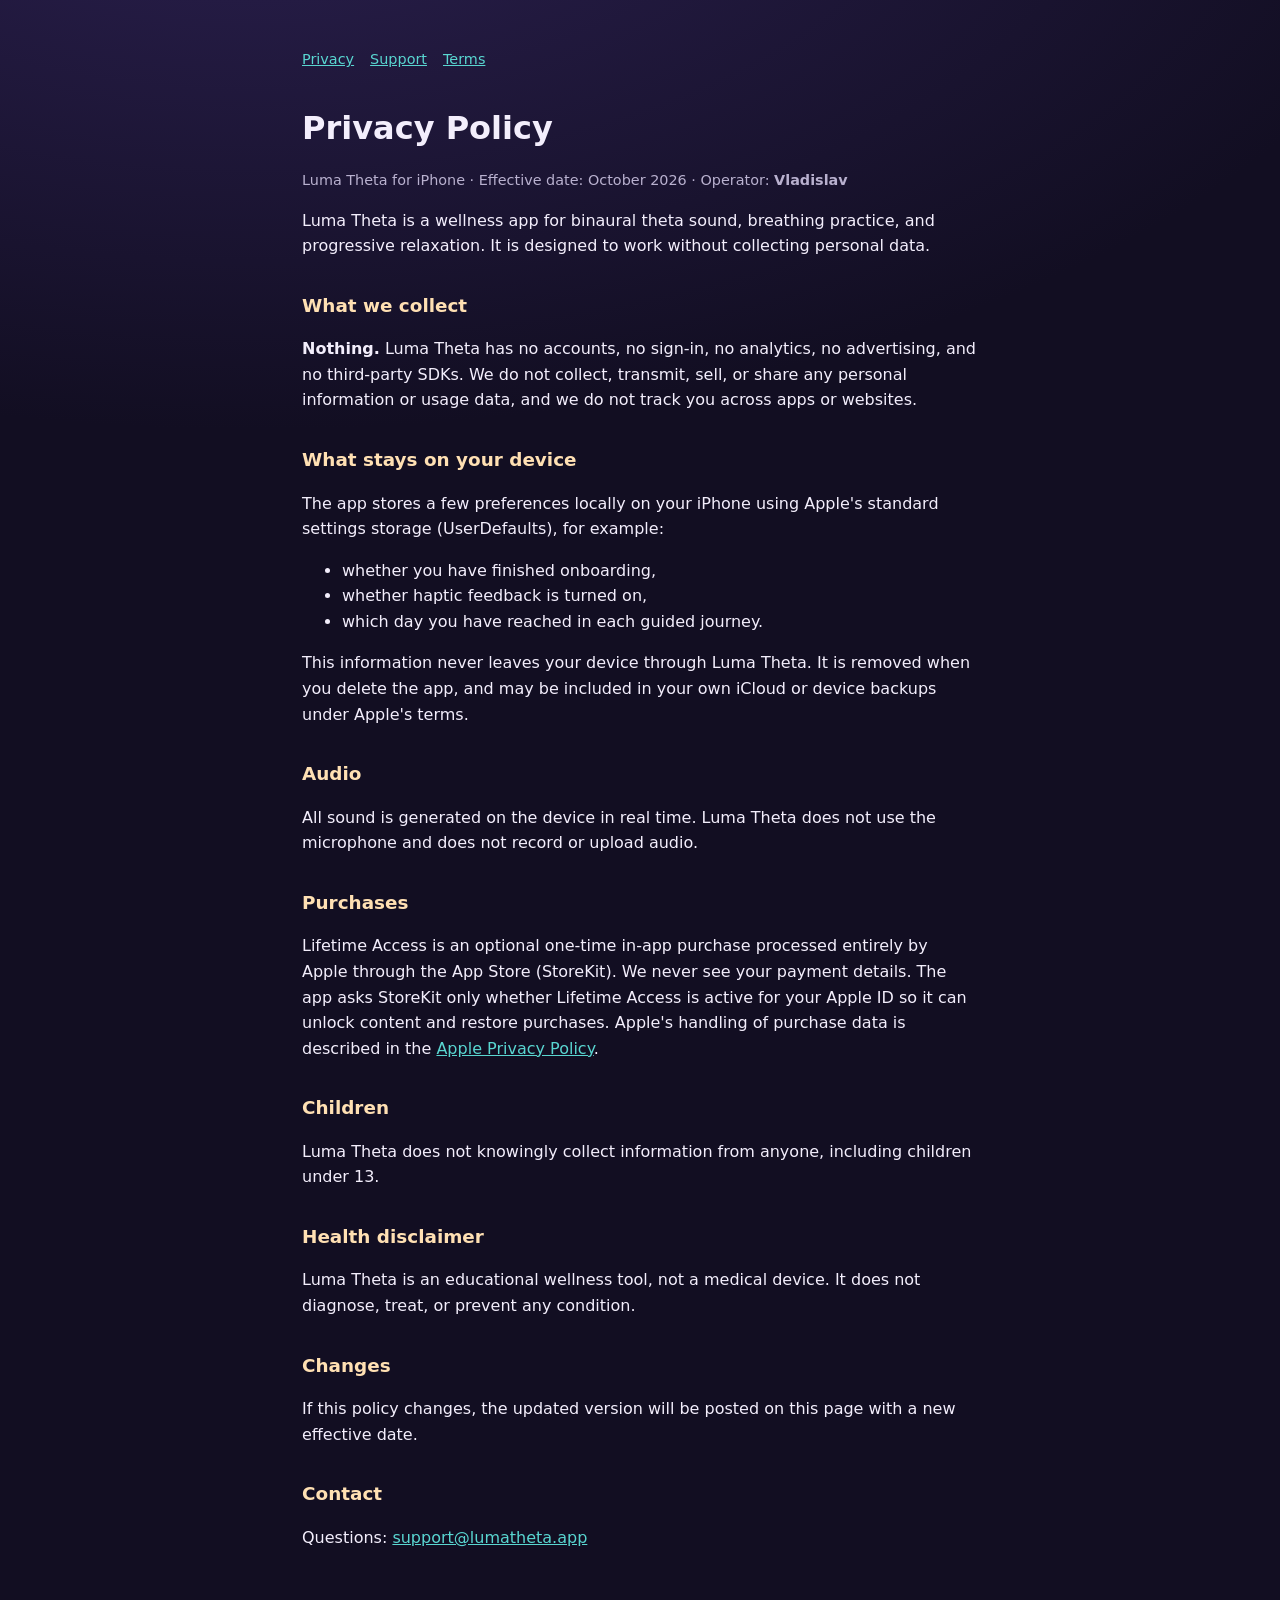
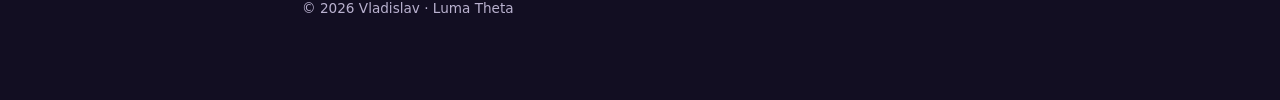
==== privacy/index.html @ 09d356fc "Luma Theta privacy, support, and terms (GitHub Pages interim)" ====
<!doctype html><html lang="en"><head><meta charset="utf-8"><meta name="viewport" content="width=device-width,initial-scale=1">
<title>Privacy Policy — Luma Theta</title><link rel="stylesheet" href="../style.css"></head><body><main>
<nav><a href="../privacy/">Privacy</a><a href="../support/">Support</a><a href="../terms/">Terms</a></nav>
<h1>Privacy Policy</h1>
<p class="meta">Luma Theta for iPhone · Effective date: October 2026 · Operator: <strong>Vladislav</strong></p>
<p>Luma Theta is a wellness app for binaural theta sound, breathing practice, and progressive relaxation. It is designed to work without collecting personal data.</p>

<h2>What we collect</h2>
<p><strong>Nothing.</strong> Luma Theta has no accounts, no sign-in, no analytics, no advertising, and no third-party SDKs. We do not collect, transmit, sell, or share any personal information or usage data, and we do not track you across apps or websites.</p>

<h2>What stays on your device</h2>
<p>The app stores a few preferences locally on your iPhone using Apple's standard settings storage (UserDefaults), for example:</p>
<ul>
<li>whether you have finished onboarding,</li>
<li>whether haptic feedback is turned on,</li>
<li>which day you have reached in each guided journey.</li>
</ul>
<p>This information never leaves your device through Luma Theta. It is removed when you delete the app, and may be included in your own iCloud or device backups under Apple's terms.</p>

<h2>Audio</h2>
<p>All sound is generated on the device in real time. Luma Theta does not use the microphone and does not record or upload audio.</p>

<h2>Purchases</h2>
<p>Lifetime Access is an optional one-time in-app purchase processed entirely by Apple through the App Store (StoreKit). We never see your payment details. The app asks StoreKit only whether Lifetime Access is active for your Apple ID so it can unlock content and restore purchases. Apple's handling of purchase data is described in the <a href="https://www.apple.com/legal/privacy/">Apple Privacy Policy</a>.</p>

<h2>Children</h2>
<p>Luma Theta does not knowingly collect information from anyone, including children under 13.</p>

<h2>Health disclaimer</h2>
<p>Luma Theta is an educational wellness tool, not a medical device. It does not diagnose, treat, or prevent any condition.</p>

<h2>Changes</h2>
<p>If this policy changes, the updated version will be posted on this page with a new effective date.</p>

<h2>Contact</h2>
<p>Questions: <a href="mailto:support@lumatheta.app">support@lumatheta.app</a></p>
<footer>© 2026 Vladislav · Luma Theta</footer>
</main></body></html>
---- style.css ----
:root{color-scheme:dark;--bg:#120e22;--fg:#f3eefc;--muted:#b9b1cf;--aqua:#59d6d1;--pearl:#ffe0b3}
*{box-sizing:border-box}body{margin:0;background:radial-gradient(1200px 600px at 20% -10%,#2b2050,transparent),var(--bg);color:var(--fg);font:16px/1.6 -apple-system,BlinkMacSystemFont,"SF Pro Text",Inter,system-ui,sans-serif}
main{max-width:720px;margin:0 auto;padding:48px 22px 80px}h1{font-size:2rem;margin:0 0 4px}h2{font-size:1.15rem;margin:32px 0 6px;color:var(--pearl)}
.meta{color:var(--muted);font-size:.9rem}a{color:var(--aqua)}nav{display:flex;gap:16px;font-size:.9rem;margin-bottom:32px}
.todo{border:1px dashed var(--pearl);border-radius:8px;padding:8px 12px;color:var(--pearl);font-size:.85rem}
footer{margin-top:48px;color:var(--muted);font-size:.85rem}
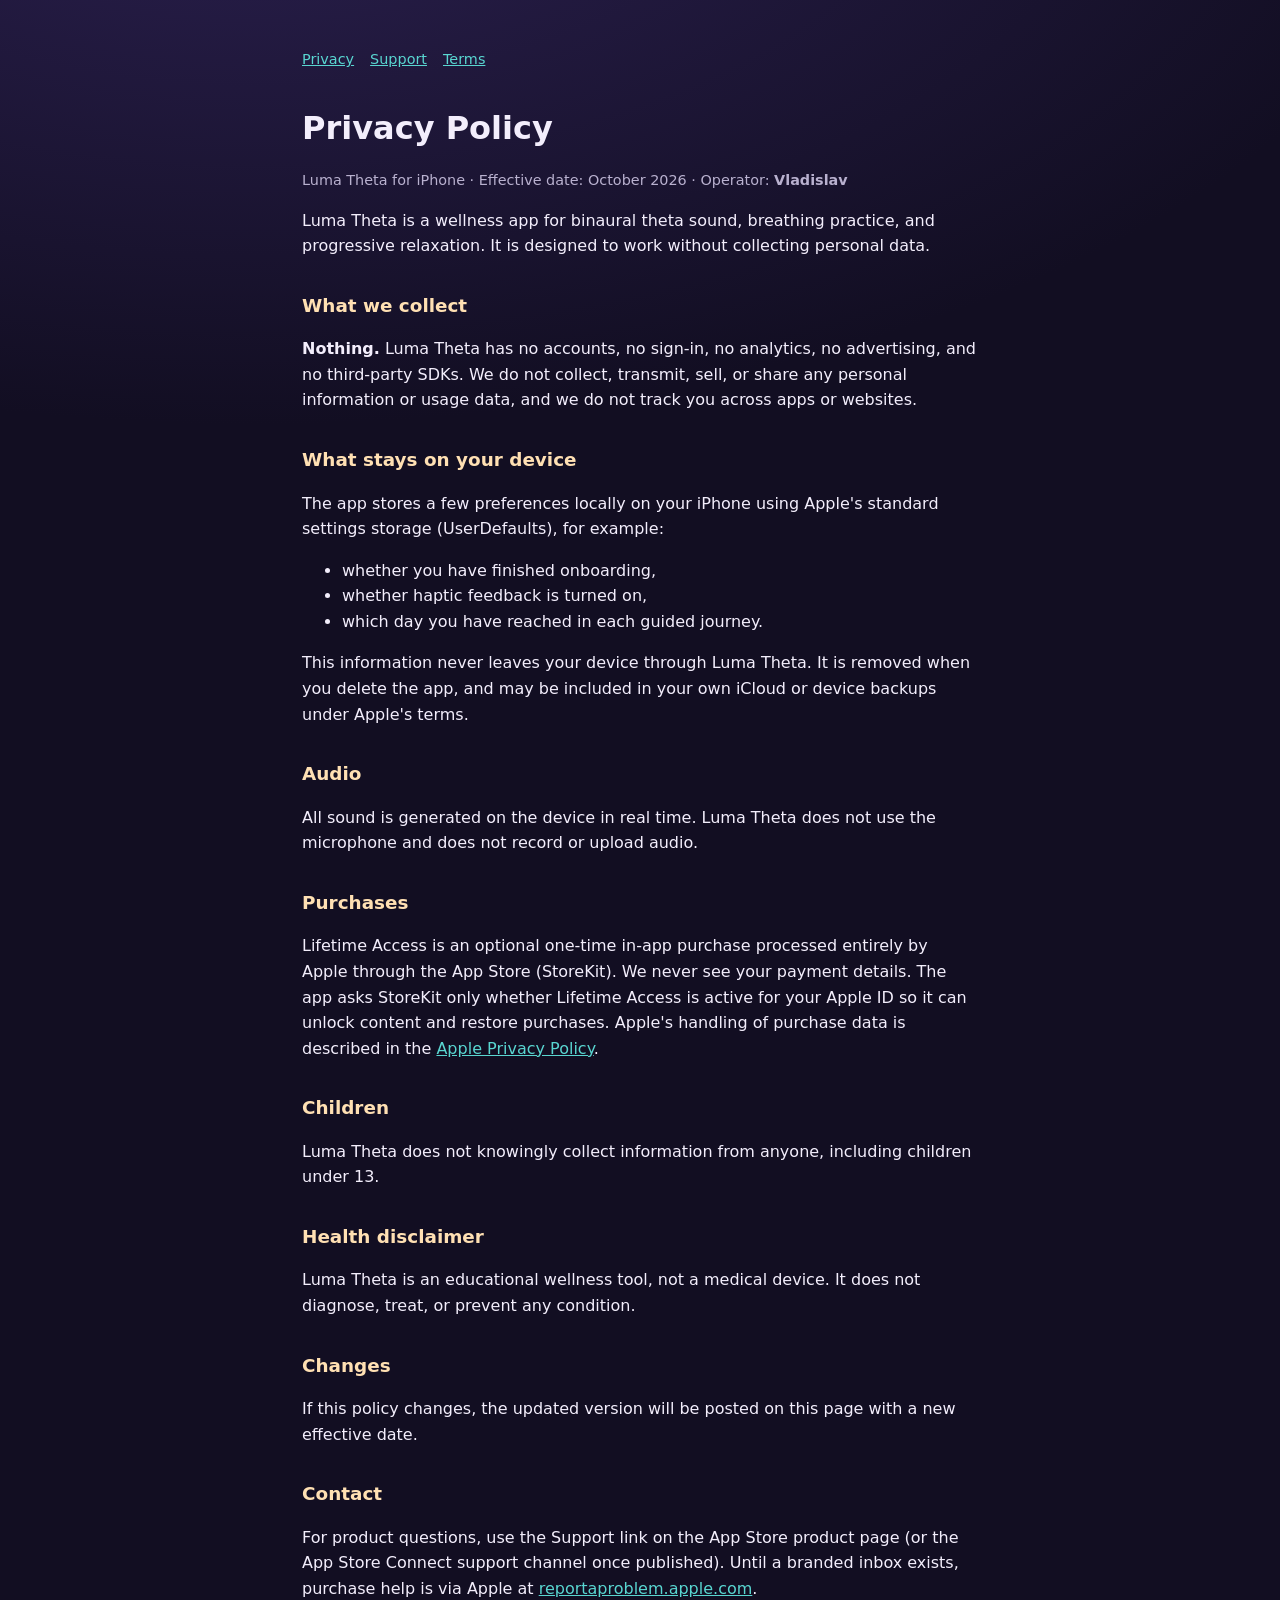
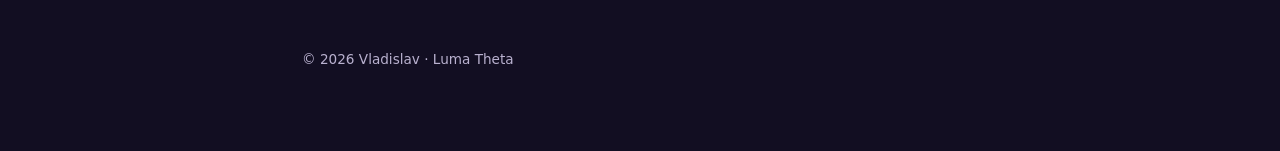
==== commit 90e4667c: "Remove undeliverable support@lumatheta.app from legal pages Domain has no DNS/MX; mailto would bounc" ====
--- a/privacy/index.html
+++ b/privacy/index.html
@@ -33,6 +33,6 @@
 <p>If this policy changes, the updated version will be posted on this page with a new effective date.</p>
 
 <h2>Contact</h2>
-<p>Questions: <a href="mailto:support@lumatheta.app">support@lumatheta.app</a></p>
+<p>For product questions, use the Support link on the App Store product page (or the App Store Connect support channel once published). Until a branded inbox exists, purchase help is via Apple at <a href="https://reportaproblem.apple.com">reportaproblem.apple.com</a>.</p>
 <footer>© 2026 Vladislav · Luma Theta</footer>
 </main></body></html>
